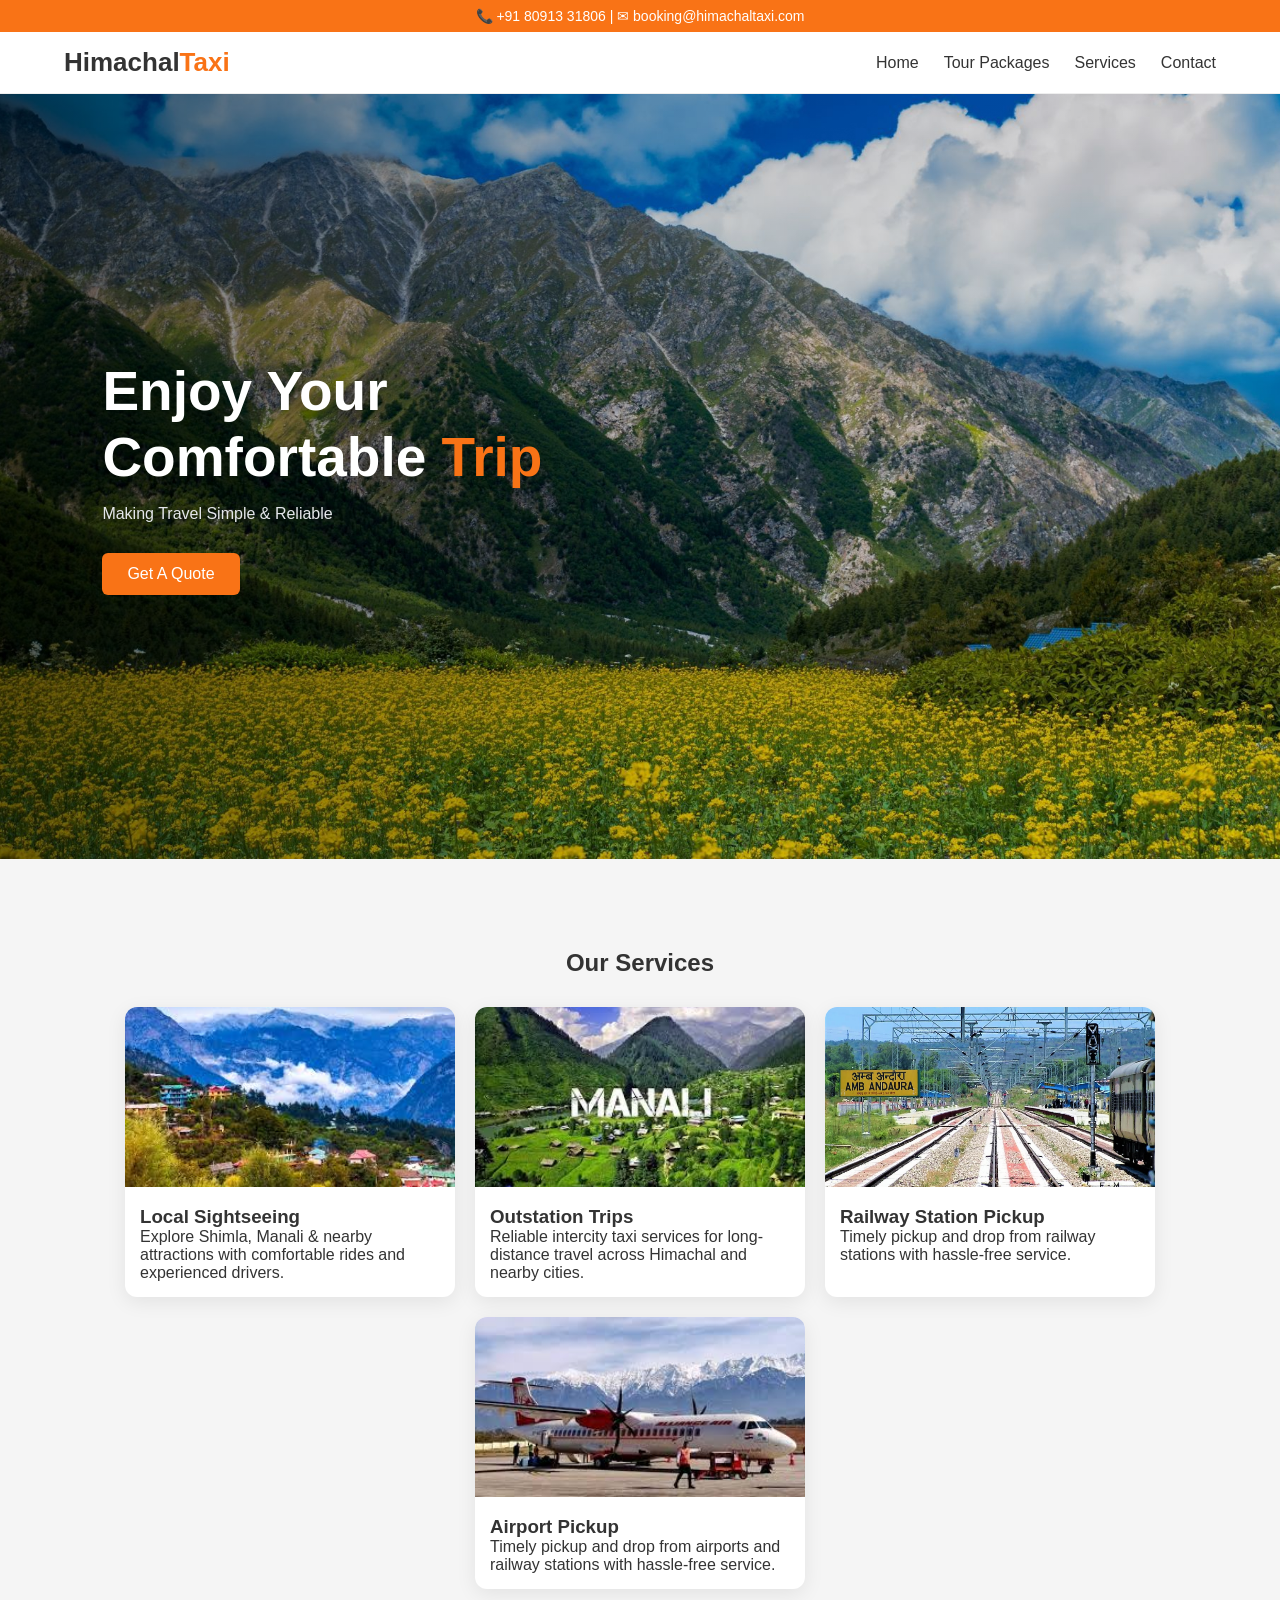
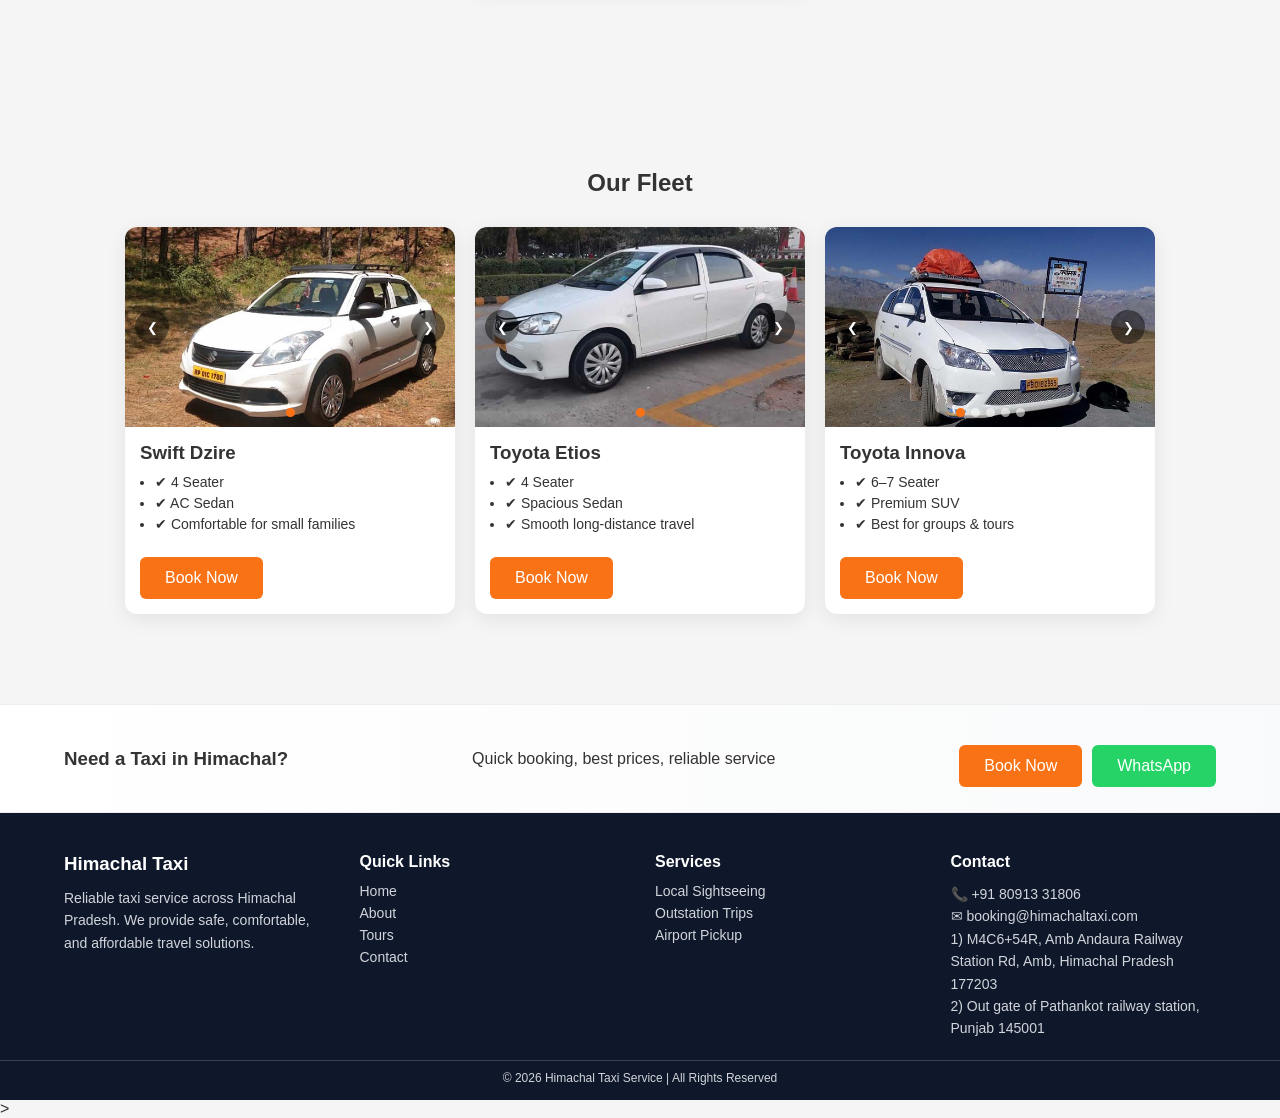
==== index.html @ 1d1e2f75 "Initial upload" ====
<!DOCTYPE html>
<html>
<head>
    <title>Himachal Taxi Service</title>
    <link rel="stylesheet" href="css/style.css">
</head>
<body>

<!-- TOP BAR -->
<div class="topbar">
📞 +91 80913 31806 | ✉ booking@himachaltaxi.com
</div>

<!-- NAVBAR -->
<nav class="navbar">
    <div class="container nav-container">
        <div class="logo">Himachal<span>Taxi</span></div>
        <ul class="nav-links">
            <li><a href="index.html" class="active">Home</a></li>
            <li><a href="tours.html">Tour Packages</a></li>
            <li><a href="#">Services</a></li>
            <li><a href="contact.html">Contact</a></li>
        </ul>
    </div>
</nav>

<!-- HERO -->
<section class="hero">
    <div class="hero-content">
        <h1>Enjoy Your Comfortable <span>Trip</span></h1>
        <p>Making Travel Simple & Reliable</p>
        <a href="contact.html" class="btn">Get A Quote</a>
    </div>

</section>

<!-- SERVICES -->
<section class="section">
    <h2>Our Services</h2>

    <div class="cards">

        <div class="card">
            <img src="images/local.jpeg">
            <div class="card-body">
                <h3>Local Sightseeing</h3>
                <p>Explore Shimla, Manali & nearby attractions with comfortable rides and experienced drivers.</p>
            </div>
        </div>

        <div class="card">
            <img src="images/outstaion.jpeg">
            <div class="card-body">
                <h3>Outstation Trips</h3>
                <p>Reliable intercity taxi services for long-distance travel across Himachal and nearby cities.</p>
            </div>
        </div>

        <div class="card">
            <img src="images/Railway-station.jpeg">
            <div class="card-body">
                <h3>Railway Station Pickup</h3>
                <p>Timely pickup and drop from railway stations with hassle-free service.</p>
            </div>
        </div>


        <div class="card">
            <img src="images/airport.jpeg">
            <div class="card-body">
                <h3>Airport Pickup</h3>
                <p>Timely pickup and drop from airports and railway stations with hassle-free service.</p>
            </div>
        </div>

    </div>
</section>

<!-- VEHICLES -->
<section class="section">
    <h2>Our Fleet</h2>

    <div class="cards">

        <!-- DZIRE -->
        <div class="card fleet-card">
            <div class="fleet-carousel" data-carousel>
                <div class="fleet-slides">
                    <img class="fleet-slide" src="images/swift.jpeg" alt="Swift Dzire">
                </div>

                <button class="fleet-prev" type="button" aria-label="Previous image" title="Previous">❮</button>
                <button class="fleet-next" type="button" aria-label="Next image" title="Next">❯</button>
                <div class="fleet-dots" aria-label="Slide navigation"></div>
            </div>

            <div class="card-body">
                <h3>Swift Dzire</h3>


                <ul>
                    <li>✔ 4 Seater</li>
                    <li>✔ AC Sedan</li>
                    <li>✔ Comfortable for small families</li>
                </ul>

                <a href="contact.html" class="btn">Book Now</a>
            </div>
        </div>


        <!-- ETIOS -->
        <div class="card fleet-card">
            <div class="fleet-carousel" data-carousel>
                <div class="fleet-slides">
                    <img class="fleet-slide" src="images/etios.jpeg" alt="Toyota Etios">
                </div>

                <button class="fleet-prev" type="button" aria-label="Previous image" title="Previous">❮</button>
                <button class="fleet-next" type="button" aria-label="Next image" title="Next">❯</button>
                <div class="fleet-dots" aria-label="Slide navigation"></div>
            </div>

            <div class="card-body">
                <h3>Toyota Etios</h3>


                <ul>
                    <li>✔ 4 Seater</li>
                    <li>✔ Spacious Sedan</li>
                    <li>✔ Smooth long-distance travel</li>
                </ul>

                <a href="contact.html" class="btn">Book Now</a>
            </div>
        </div>


        <!-- INNOVA -->
        <div class="card fleet-card">
            <div class="fleet-carousel" data-carousel>
                <div class="fleet-slides">
                    <img class="fleet-slide" src="images/innova.jpeg" alt="Toyota Innova">
                    <img class="fleet-slide" src="images/Urbaina_1.jpeg" alt="Toyota Innova - Photo 2">
                    <img class="fleet-slide" src="images/Urbaina_2.jpeg" alt="Toyota Innova - Photo 3">
                    <img class="fleet-slide" src="images/Urbaina_3.jpeg" alt="Toyota Innova - Photo 4">
                    <img class="fleet-slide" src="images/Urbaina_4.jpeg" alt="Toyota Innova - Photo 5">
                </div>

                <button class="fleet-prev" type="button" aria-label="Previous image" title="Previous">❮</button>
                <button class="fleet-next" type="button" aria-label="Next image" title="Next">❯</button>
                <div class="fleet-dots" aria-label="Slide navigation"></div>
            </div>

            <div class="card-body">
                <h3>Toyota Innova</h3>


                <ul>
                    <li>✔ 6–7 Seater</li>
                    <li>✔ Premium SUV</li>
                    <li>✔ Best for groups & tours</li>
                </ul>

                <a href="contact.html" class="btn">Book Now</a>
            </div>
        </div>

        <!-- INNOVA (2nd listing removed; duplicates caused UI repetition) -->

    </div>
</section>

<section class="cta-strip">
    <div class="container cta-content">
        <h3>Need a Taxi in Himachal?</h3>
        <p>Quick booking, best prices, reliable service</p>

        <div class="cta-buttons">
            <a href="contact.html" class="btn">Book Now</a>
<a href="https://wa.me/918091331806" class="btn whatsapp">WhatsApp</a>
        </div>
    </div>
</section>

<!-- FOOTER -->
<footer class="footer">
    <div class="container footer-content">

        <!-- ABOUT -->
        <div class="footer-col">
            <h3>Himachal Taxi</h3>
            <p>
                Reliable taxi service across Himachal Pradesh.
                We provide safe, comfortable, and affordable travel solutions.
            </p>
        </div>

        <!-- LINKS -->
        <div class="footer-col">
            <h4>Quick Links</h4>
            <ul>
                <li><a href="index.html">Home</a></li>
                <li><a href="about.html">About</a></li>
                <li><a href="tours.html">Tours</a></li>
                <li><a href="contact.html">Contact</a></li>
            </ul>
        </div>

        <!-- SERVICES -->
        <div class="footer-col">
            <h4>Services</h4>
            <ul>
                <li>Local Sightseeing</li>
                <li>Outstation Trips</li>
                <li>Airport Pickup</li>
            </ul>
        </div>

        <!-- CONTACT -->
        <div class="footer-col">
            <h4>Contact</h4>
<p>📞 +91 80913 31806</p>
            <p>✉ booking@himachaltaxi.com</p>
            <p>1) M4C6+54R, Amb Andaura Railway Station Rd, Amb, Himachal Pradesh 177203</p>
            <p>2) Out gate of Pathankot railway station, Punjab 145001</p>

        </div>

    </div>

    <div class="footer-bottom">
        <p>© 2026 Himachal Taxi Service | All Rights Reserved</p>
    </div>
</footer>>

<script>
    (function () {
        function initFleetCarousels() {
            const carousels = document.querySelectorAll('[data-carousel]');
            carousels.forEach((carousel) => {
                const slidesWrap = carousel.querySelector('.fleet-slides');
                const slides = Array.from(carousel.querySelectorAll('.fleet-slide'));
                const prevBtn = carousel.querySelector('.fleet-prev');
                const nextBtn = carousel.querySelector('.fleet-next');
                const dotsWrap = carousel.querySelector('.fleet-dots');

                if (!slidesWrap || slides.length === 0) return;

                let index = 0;

                // Build dots (only once)
                if (dotsWrap && dotsWrap.children.length === 0) {
                    slides.forEach((_, i) => {
                        const dot = document.createElement('button');
                        dot.type = 'button';
                        dot.className = 'fleet-dot';
                        dot.setAttribute('aria-label', 'Go to slide ' + (i + 1));
                        dot.addEventListener('click', () => goTo(i));
                        dotsWrap.appendChild(dot);
                    });
                }

                const dots = dotsWrap ? Array.from(dotsWrap.querySelectorAll('.fleet-dot')) : [];

                function render() {
                    const slideWidth = carousel.clientWidth;
                    slidesWrap.style.transform = 'translateX(' + (-index * slideWidth) + 'px)';

                    dots.forEach((d, i) => {
                        if (i === index) d.classList.add('active');
                        else d.classList.remove('active');
                    });
                }

                function goTo(i) {
                    index = (i + slides.length) % slides.length;
                    render();
                }

                prevBtn && prevBtn.addEventListener('click', () => goTo(index - 1));
                nextBtn && nextBtn.addEventListener('click', () => goTo(index + 1));

                // initial render
                render();

                // keep aligned on resize
                window.addEventListener('resize', render);

                // optional: autoplay for multi-image carousels
                if (slides.length > 1) {
                    let timer = setInterval(() => goTo(index + 1), 3500);
                    carousel.addEventListener('mouseenter', () => clearInterval(timer));
                    carousel.addEventListener('mouseleave', () => {
                        timer = setInterval(() => goTo(index + 1), 3500);
                    });
                }
            });
        }

        if (document.readyState === 'loading') {
            document.addEventListener('DOMContentLoaded', initFleetCarousels);
        } else {
            initFleetCarousels();
        }
    })();
</script>

</body>
</html>
---- css/style.css ----
/* RESET */
* {
    margin: 0;
    padding: 0;
    box-sizing: border-box;
    font-family: 'Segoe UI', sans-serif;
}

body {
    background: #f5f5f5;
    color: #333;
}

/* TOP BAR */
.topbar {
    background: #f97316;
    color: white;
    padding: 8px 0;
    font-size: 14px;
    text-align: center;
}

/* NAVBAR */
.navbar {
    background: white;
    padding: 15px 0;
    border-bottom: 1px solid #eee;
    position: sticky;
    top: 0;
    z-index: 1000;
}

.container {
    width: 90%;
    margin: auto;
}

.nav-container {
    display: flex;
    justify-content: space-between;
    align-items: center;
}

.logo {
    font-size: 26px;
    font-weight: bold;
}

.logo span {
    color: #f97316;
}

.nav-links {
    display: flex;
    gap: 25px;
    list-style: none;
}

.nav-links a {
    text-decoration: none;
    color: #333;
    font-weight: 500;
    transition: 0.3s;
}

.nav-links a:hover {
    color: #f97316;
}

/* HERO */
.hero {
    height: 85vh;
    background-image: url('../images/hero-1.jpeg');
    background-position: center center;
    background-size: cover;
    background-repeat: no-repeat;
    position: relative;
    display: flex;
    align-items: center;
    overflow: hidden;

    /* Helps with perceived sharpness */
    image-rendering: -webkit-optimize-contrast;
    transform: translateZ(0);
}

/* OVERLAY (balanced, not dull) */
.hero::before {
    content: '';
    position: absolute;
    inset: 0;
    background: linear-gradient(
        to right,
        rgba(0,0,0,0.55),
        rgba(0,0,0,0.20),
        rgba(0,0,0,0.12)
    );
}


/* CONTENT */
.hero-content {
    position: relative;
    color: white;
    padding-left: 8%;
    max-width: 600px;
}

/* HEADING */
.hero-content h1 {
    font-size: 55px;
    font-weight: bold;
    line-height: 1.2;
    text-shadow: 0 5px 20px rgba(0,0,0,0.4);
}

/* HIGHLIGHT TEXT */
.hero-content h1 span {
    color: #f97316;
}

/* SUBTEXT */
.hero-content p {
    margin: 15px 0;
    font-size: 16px;
    color: #e5e7eb;
}
/* CALL BOX */
.call-box {
    position: absolute;
    right: 8%;
    top: 40%;
    background: rgba(0,0,0,0.6);
    padding: 20px;
    color: white;
    border-radius: 8px;
}

/* BUTTON */
.btn {
    background: #f97316;
    color: white;
    padding: 12px 25px;
    border-radius: 6px;
    text-decoration: none;
    display: inline-block;
    margin-top: 15px;
    transition: 0.3s ease;
}

.btn:hover {
    background: #ea580c;
    transform: translateY(-2px);
    box-shadow: 0 10px 20px rgba(249,115,22,0.3);
}

.btn.whatsapp {
    background: #25D366;
}

.btn.whatsapp:hover {
    background: #1ebc59;
}

/* SECTION */
.section {
    padding: 90px 0;
    text-align: center;
}

.center-text {
    max-width: 700px;
    margin: auto;
}

.light-bg {
    background: #f9fafb;
}

/* CARDS */
.cards {
    display: flex;
    gap: 20px;
    justify-content: center;
    margin-top: 30px;
    flex-wrap: wrap;
}

.card {
    background: white;
    width: 100%;
    max-width: 330px;
    border-radius: 12px;
    overflow: hidden;
    box-shadow: 0 5px 20px rgba(0,0,0,0.08);
    transition: 0.3s ease;
}



.card:hover {
    transform: translateY(-8px);
    box-shadow: 0 15px 40px rgba(0,0,0,0.15);
}

/* keep service/package images zoom on hover */
.card > img {
    width: 100%;
    height: 180px;
    object-fit: cover;
    transition: 0.4s;
}

@media (max-width: 768px) {
    .card > img {
        height: 160px;
    }
}


.card:hover > img {
    transform: scale(1.05);
}

/* Fleet per-card carousel */
.fleet-carousel {
    position: relative;
    width: 100%;
    height: 200px;
    overflow: hidden;
}

@media (max-width: 768px) {
    .fleet-carousel {
        height: 170px;
    }
}



.fleet-slides {
    display: flex;
    width: 100%;
    height: 100%;
    transition: transform 400ms ease;
}

.fleet-slide {
    width: 100%;
    height: 100%;
    object-fit: cover;
    flex: 0 0 100%;
    transition: transform 0.4s;
}

.card:hover .fleet-slide {
    transform: scale(1.03);
}

.fleet-prev,
.fleet-next {
    position: absolute;
    top: 50%;
    transform: translateY(-50%);
    background: rgba(0,0,0,0.45);
    border: 0;
    color: white;
    width: 34px;
    height: 34px;
    border-radius: 50%;
    cursor: pointer;
    display: flex;
    align-items: center;
    justify-content: center;
    z-index: 2;
    transition: 0.2s ease;
}

.fleet-prev { left: 10px; }
.fleet-next { right: 10px; }

.fleet-prev:hover,
.fleet-next:hover {
    background: rgba(0,0,0,0.65);
}

.fleet-dots {
    position: absolute;
    left: 0;
    right: 0;
    bottom: 10px;
    display: flex;
    justify-content: center;
    gap: 6px;
    z-index: 2;
}

.fleet-dot {
    width: 9px;
    height: 9px;
    border-radius: 50%;
    border: 0;
    background: rgba(255,255,255,0.55);
    cursor: pointer;
    padding: 0;
}

.fleet-dot.active {
    background: #f97316;
}

.card-body {
    padding: 15px;
    text-align: left;
}


.price {
    color: #f97316;
    font-weight: bold;
    margin: 10px 0;
}

.card ul {
    padding-left: 15px;
    margin: 10px 0;
}

.card ul li {
    font-size: 14px;
    margin-bottom: 5px;
}

/* INNER HERO */
.inner-hero {
    background: url('../images/hero-1.jpeg') center/cover no-repeat;
    height: 250px;
    display: flex;
    align-items: center;
    justify-content: center;
    color: white;
    font-size: 32px;
    font-weight: bold;
    position: relative;
}

.inner-hero::before {
    content: '';
    position: absolute;
    inset: 0;
    background: rgba(0,0,0,0.5);
}

.inner-hero h1 {
    position: relative;
}

/* CONTACT SECTION */
.contact-section {
    background: #f97316;
    padding: 80px 0;
    color: white;
}

/* MAP */
.map-wrap {
    width: 100%;
    border-radius: 10px;
    overflow: hidden;
    box-shadow: 0 5px 20px rgba(0,0,0,0.08);
}

.map-wrap iframe {
    width: 100%;
    height: 360px;
    border: 0;
}

.map-legend {
    display: flex;
    align-items: center;
    gap: 10px;
    padding: 12px 14px;
    background: #ffffff;
    color: #374151;
    font-size: 14px;
}

.map-legend .dot {
    width: 12px;
    height: 12px;
    border-radius: 50%;
    background: #ef4444;
    display: inline-block;
    box-shadow: 0 0 0 3px rgba(239, 68, 68, 0.15);
}

@media (max-width: 768px) {
    .map-wrap iframe {
        height: 300px;
    }
}



.contact-wrapper {
    display: flex;
    gap: 40px;
    justify-content: space-between;
    align-items: center;
    flex-wrap: wrap;
}

.contact-form {
    background: white;
    padding: 30px;
    border-radius: 10px;
    width: 45%;
    color: #333;
}

.contact-form input,
.contact-form textarea {
    width: 100%;
    padding: 12px;
    margin-top: 10px;
    border: 1px solid #ddd;
}

.contact-info {
    width: 45%;
}

.contact-info p {
    margin-bottom: 15px;
    font-size: 16px;
}

/* CTA STRIP */
.cta-strip {
    background: linear-gradient(90deg, #fff, #f9fafb);
    border-top: 1px solid #eee;
    border-bottom: 1px solid #eee;
    padding: 25px 0;
}

.cta-content {
    display: flex;
    justify-content: space-between;
    align-items: center;
    flex-wrap: wrap;
    gap: 20px;
}

.cta-buttons {
    display: flex;
    gap: 10px;
}

/* FOOTER */
.footer {
    background: #0f172a;
    color: #d1d5db;
    padding: 40px 0 15px;
}

/* MAIN GRID */
.footer-content {
    display: grid;
    grid-template-columns: repeat(4, 1fr); /* 4 columns */
    gap: 30px;
    width: 90%;
    margin: auto;
}

/* COLUMN */
.footer-col h3,
.footer-col h4 {
    margin-bottom: 12px;
    color: #fff;
}

.footer-col p {
    font-size: 14px;
    line-height: 1.6;
}

/* REMOVE BULLETS */
.footer-col ul {
    list-style: none;
    padding: 0;
}

.footer-col ul li {
    margin-bottom: 6px;
    font-size: 14px;
}

/* LINKS */
.footer-col ul li a {
    text-decoration: none;
    color: #d1d5db;
}

.footer-col ul li a:hover {
    color: #f97316;
}

/* BOTTOM */
.footer-bottom {
    text-align: center;
    margin-top: 20px;
    border-top: 1px solid #374151;
    padding-top: 10px;
    font-size: 12px;
}


/* MOBILE */
@media (max-width: 768px) {
    .nav-links {
        flex-direction: column;
        gap: 10px;
    }

    /* HERO (mobile): reduce height so image doesn't feel too big */
    .hero {
        height: 58vh;
        background-position: 50% 35%;
    }

    .contact-wrapper {
        flex-direction: column;
    }

    .contact-form,
    .contact-info {
        width: 100%;
    }

    .cta-content {
        flex-direction: column;
        text-align: center;
    }

    .footer-content {
        grid-template-columns: repeat(2, 1fr);
    }
}

@media (max-width: 420px) {
    .footer-content {
        grid-template-columns: 1fr;
    }
}
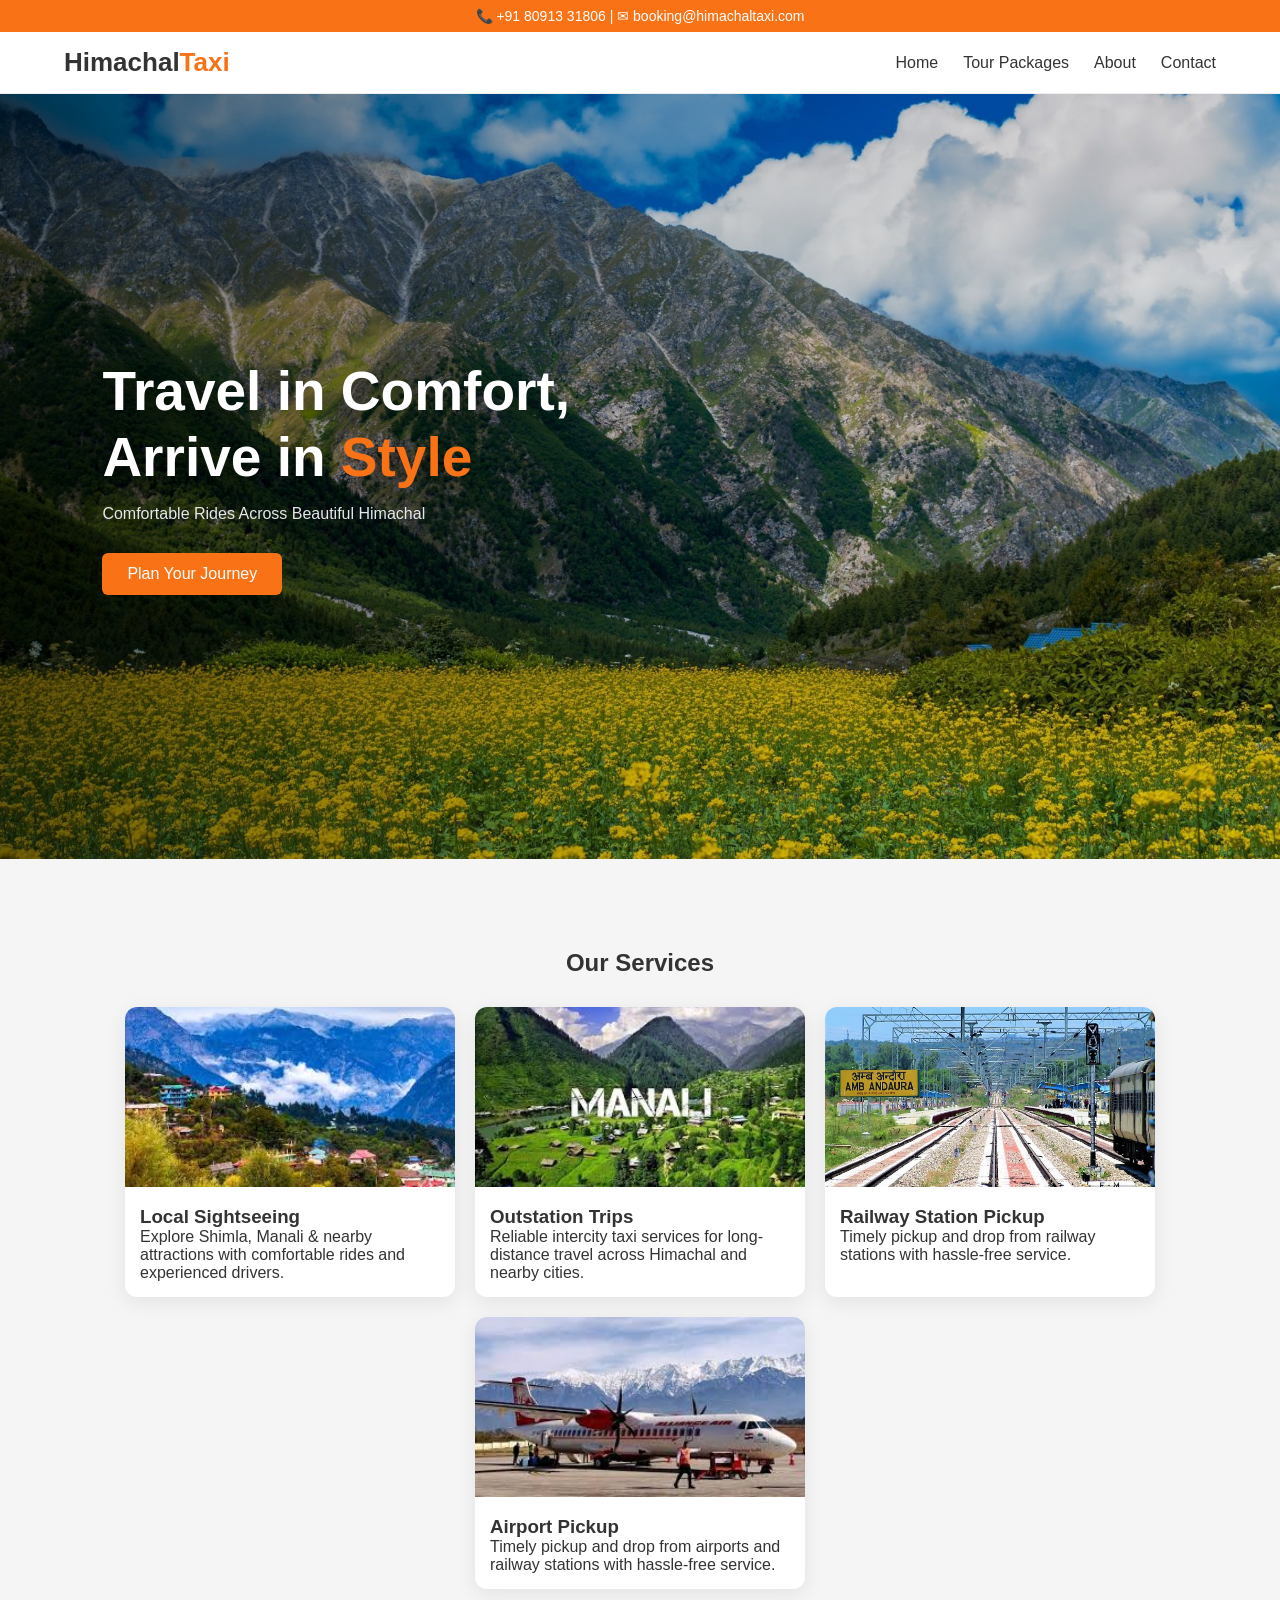
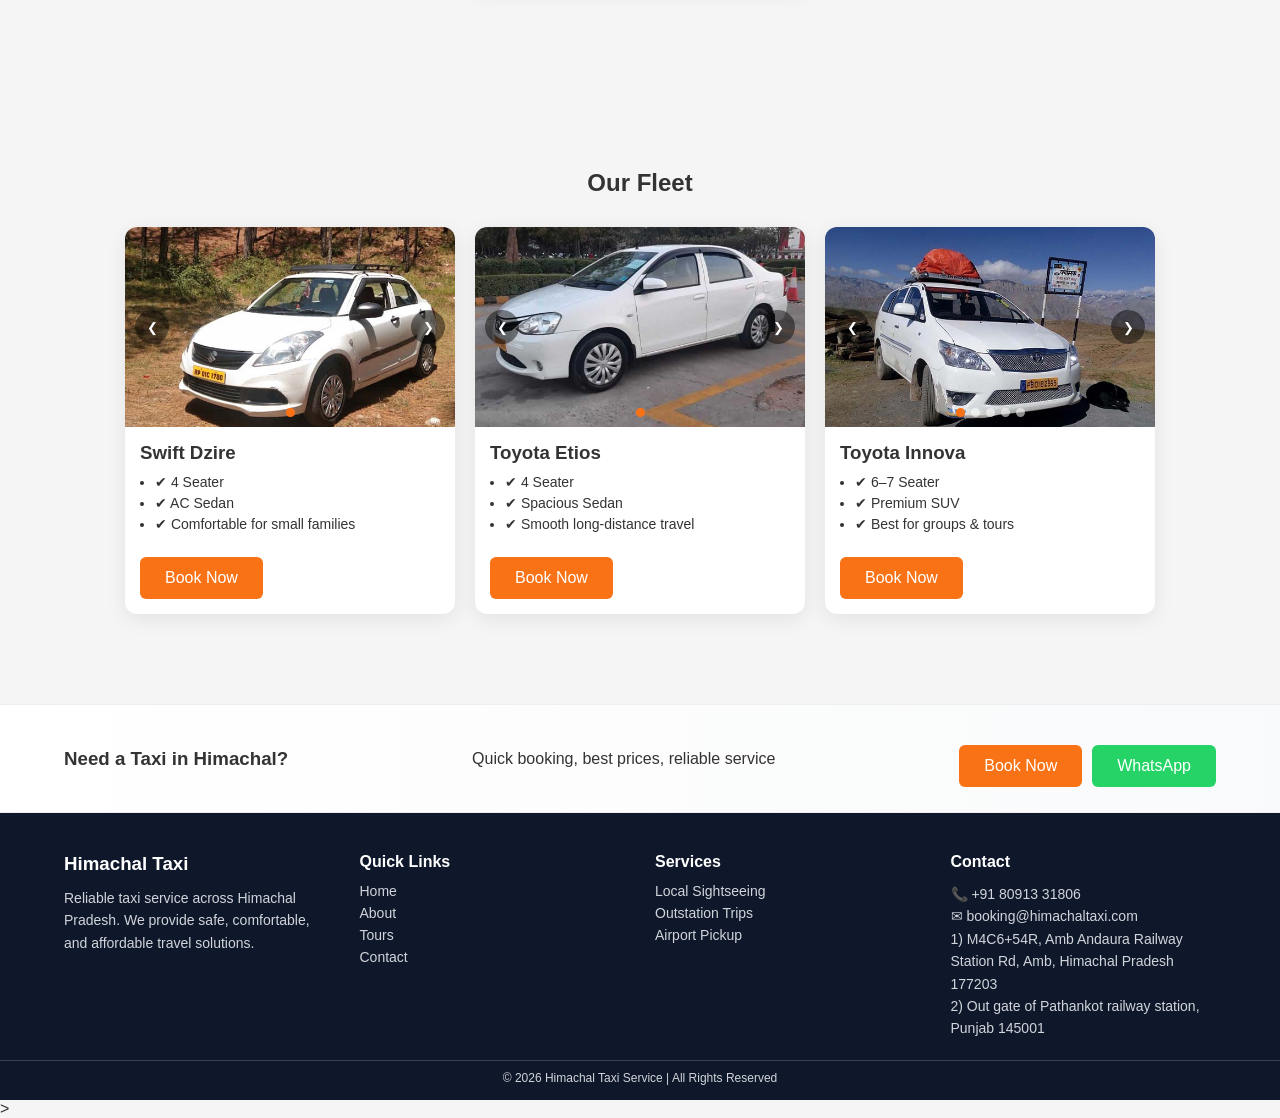
==== commit fc0c8178: "Add files via upload About us page changed , added some features to it." ====
--- a/index.html
+++ b/index.html
@@ -18,7 +18,7 @@
         <ul class="nav-links">
             <li><a href="index.html" class="active">Home</a></li>
             <li><a href="tours.html">Tour Packages</a></li>
-            <li><a href="#">Services</a></li>
+            <li><a href="about.html">About</a></li>
             <li><a href="contact.html">Contact</a></li>
         </ul>
     </div>
@@ -27,9 +27,9 @@
 <!-- HERO -->
 <section class="hero">
     <div class="hero-content">
-        <h1>Enjoy Your Comfortable <span>Trip</span></h1>
-        <p>Making Travel Simple & Reliable</p>
-        <a href="contact.html" class="btn">Get A Quote</a>
+        <h1>Travel in Comfort, Arrive in  <span>Style</span></h1>
+        <p>Comfortable Rides Across Beautiful Himachal</p>
+        <a href="contact.html" class="btn">Plan Your Journey</a>
     </div>
 
 </section>
